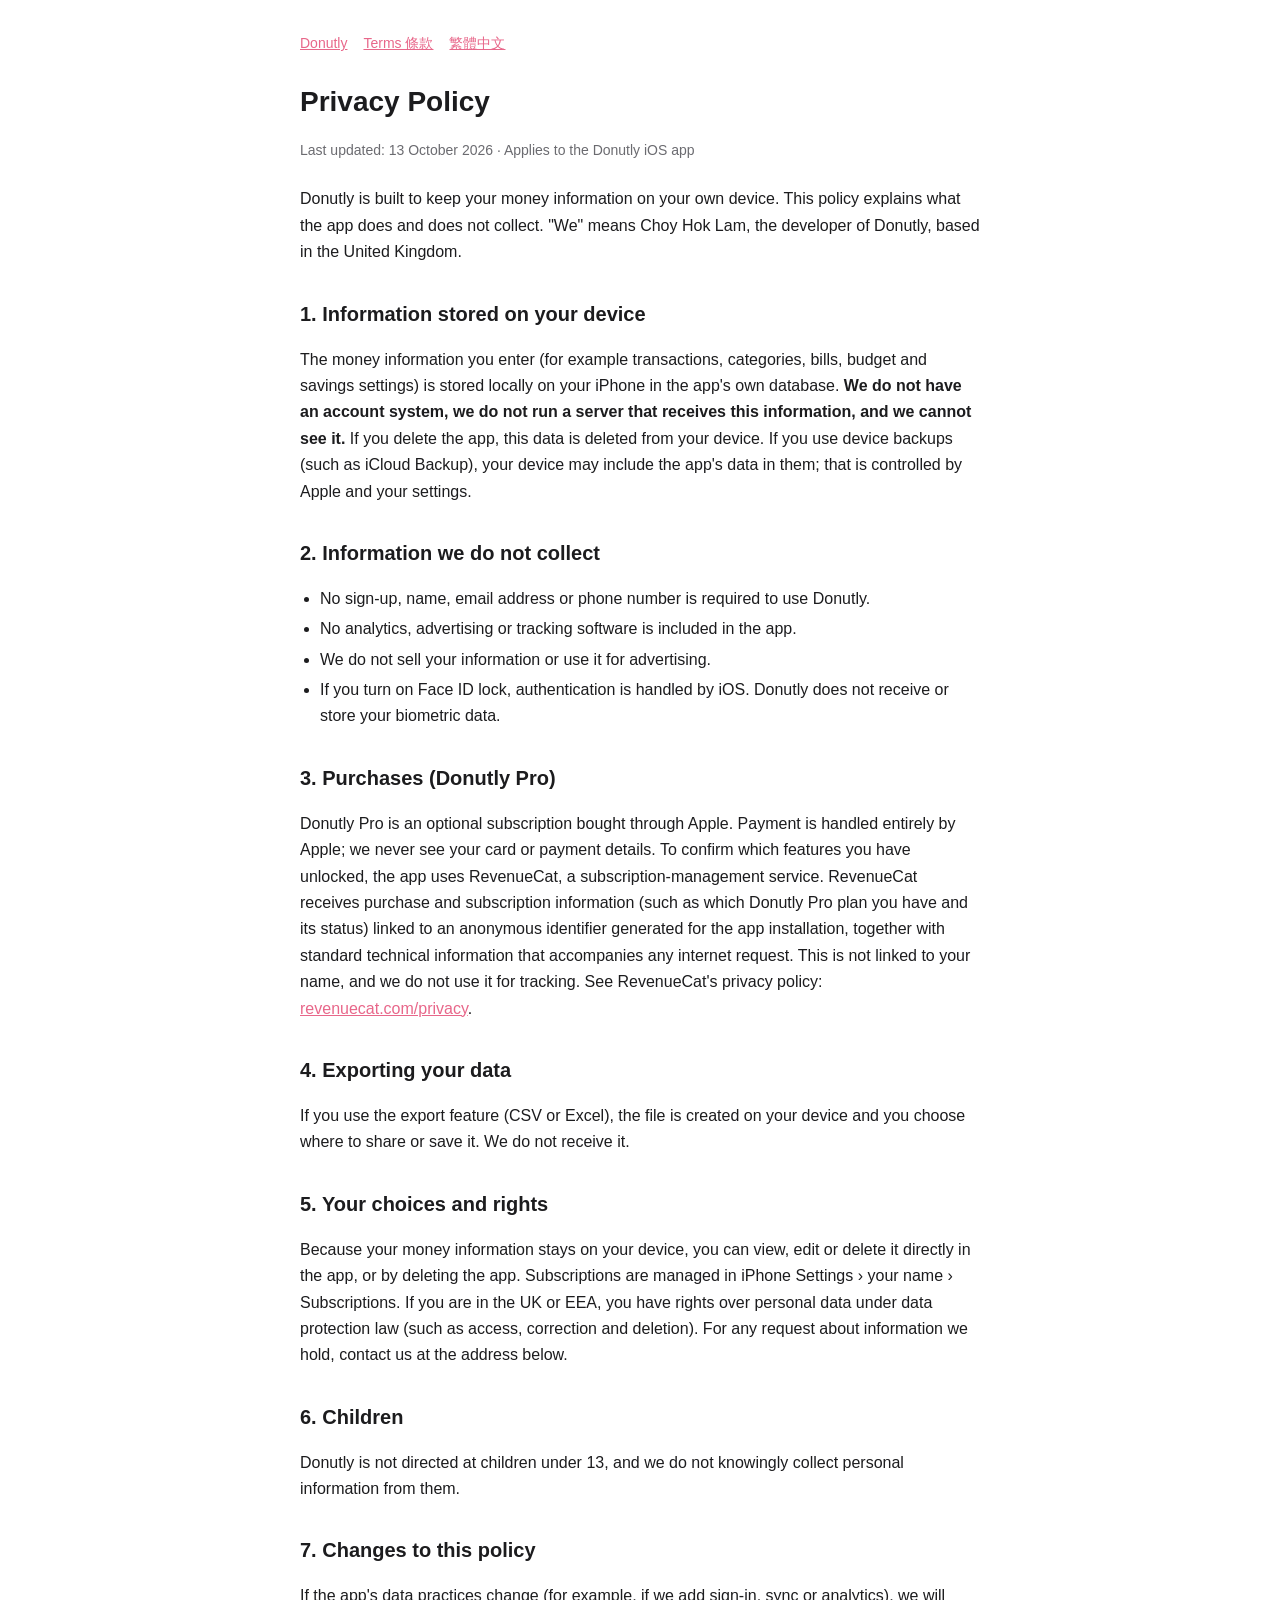
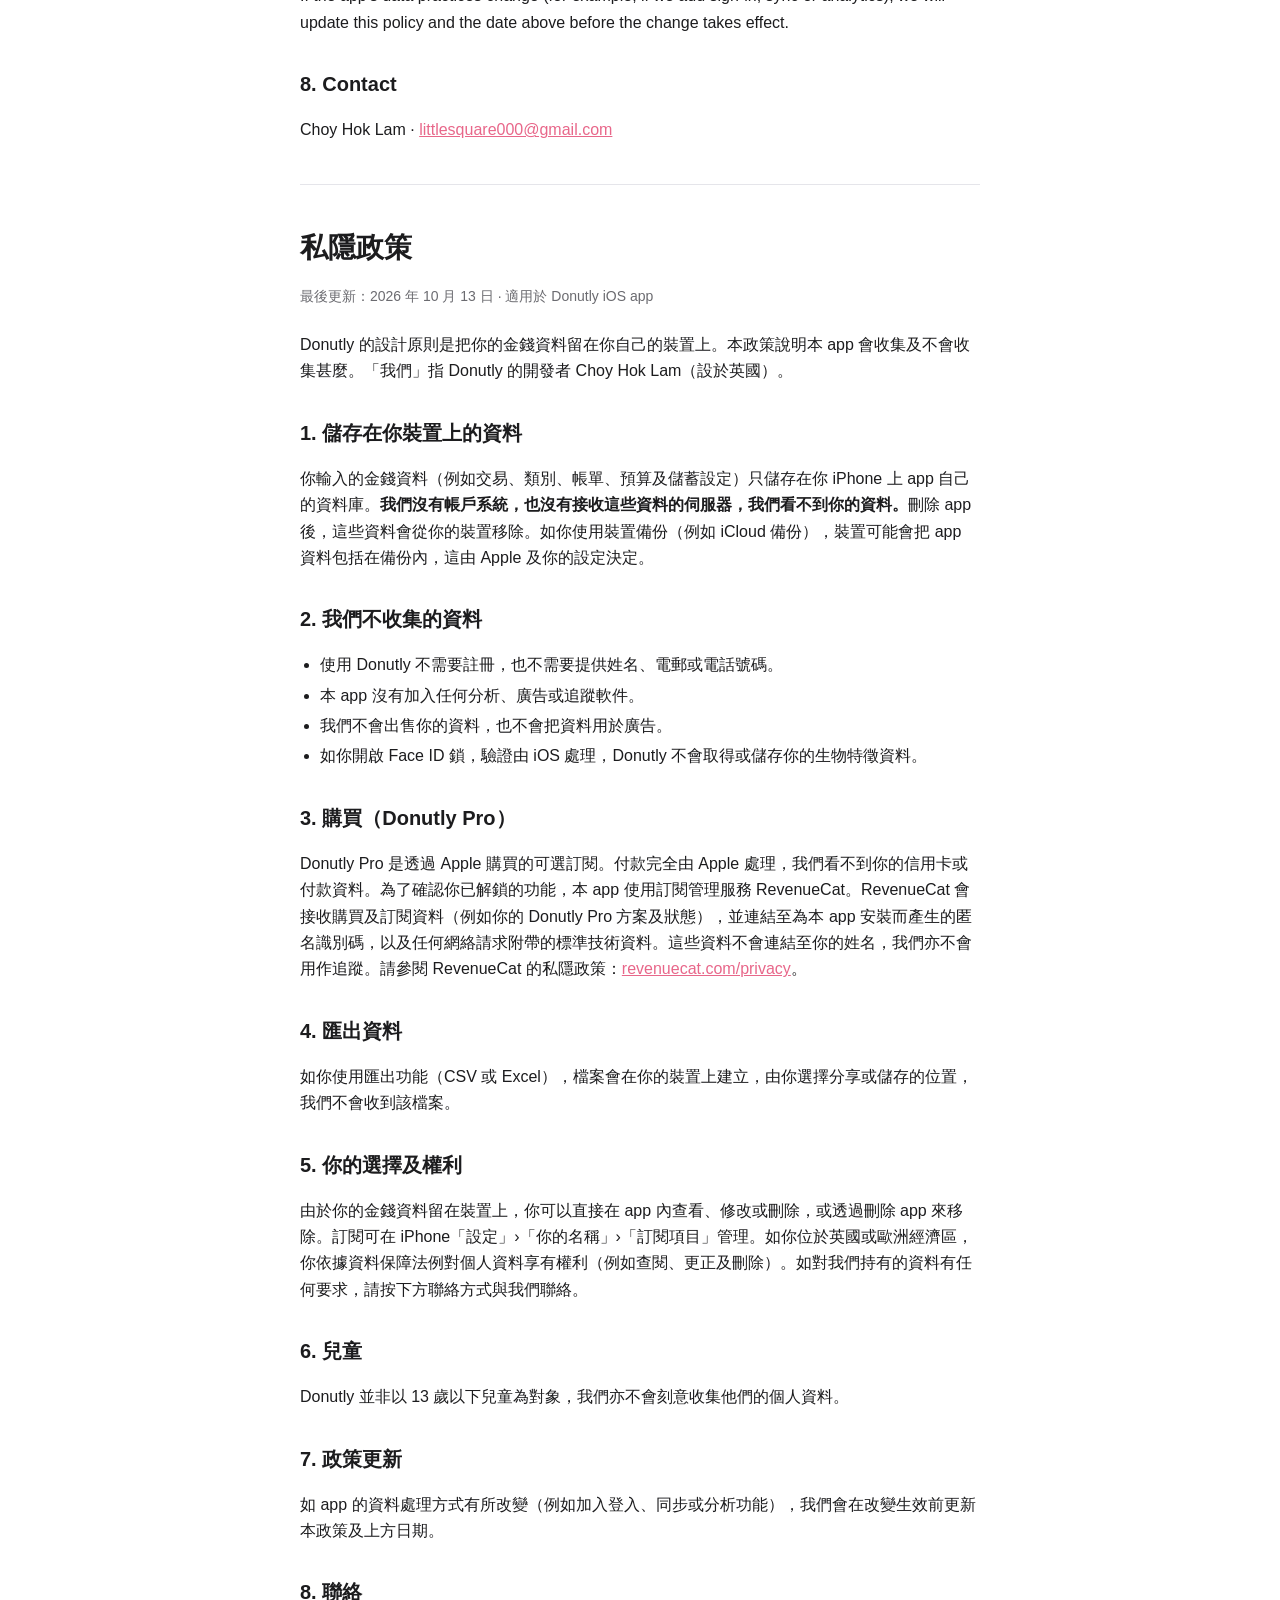
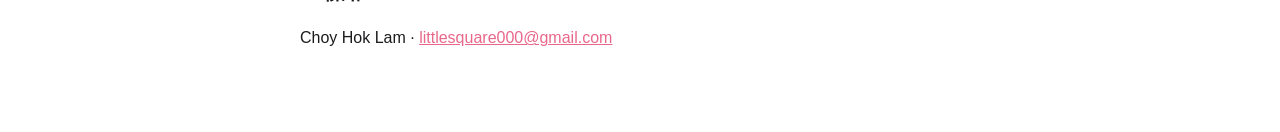
==== privacy.html @ 9b988ea8 "Add files via upload" ====
<!doctype html><html lang="en"><head><meta charset="utf-8"><meta name="viewport" content="width=device-width,initial-scale=1"><title>Donutly Privacy Policy 私隱政策</title><link rel="stylesheet" href="style.css"></head><body><main>
<nav><a href="index.html">Donutly</a><a href="terms.html">Terms 條款</a><a href="#zh">繁體中文</a></nav>

<h1>Privacy Policy</h1>
<p class="meta">Last updated: 13 October 2026 · Applies to the Donutly iOS app</p>

<p>Donutly is built to keep your money information on your own device. This policy explains what the app does and does not collect. "We" means Choy Hok Lam, the developer of Donutly, based in the United Kingdom.</p>

<h2>1. Information stored on your device</h2>
<p>The money information you enter (for example transactions, categories, bills, budget and savings settings) is stored locally on your iPhone in the app's own database. <strong>We do not have an account system, we do not run a server that receives this information, and we cannot see it.</strong> If you delete the app, this data is deleted from your device. If you use device backups (such as iCloud Backup), your device may include the app's data in them; that is controlled by Apple and your settings.</p>

<h2>2. Information we do not collect</h2>
<ul>
<li>No sign-up, name, email address or phone number is required to use Donutly.</li>
<li>No analytics, advertising or tracking software is included in the app.</li>
<li>We do not sell your information or use it for advertising.</li>
<li>If you turn on Face ID lock, authentication is handled by iOS. Donutly does not receive or store your biometric data.</li>
</ul>

<h2>3. Purchases (Donutly Pro)</h2>
<p>Donutly Pro is an optional subscription bought through Apple. Payment is handled entirely by Apple; we never see your card or payment details. To confirm which features you have unlocked, the app uses RevenueCat, a subscription-management service. RevenueCat receives purchase and subscription information (such as which Donutly Pro plan you have and its status) linked to an anonymous identifier generated for the app installation, together with standard technical information that accompanies any internet request. This is not linked to your name, and we do not use it for tracking. See RevenueCat's privacy policy: <a href="https://www.revenuecat.com/privacy">revenuecat.com/privacy</a>.</p>

<h2>4. Exporting your data</h2>
<p>If you use the export feature (CSV or Excel), the file is created on your device and you choose where to share or save it. We do not receive it.</p>

<h2>5. Your choices and rights</h2>
<p>Because your money information stays on your device, you can view, edit or delete it directly in the app, or by deleting the app. Subscriptions are managed in iPhone Settings › your name › Subscriptions. If you are in the UK or EEA, you have rights over personal data under data protection law (such as access, correction and deletion). For any request about information we hold, contact us at the address below.</p>

<h2>6. Children</h2>
<p>Donutly is not directed at children under 13, and we do not knowingly collect personal information from them.</p>

<h2>7. Changes to this policy</h2>
<p>If the app's data practices change (for example, if we add sign-in, sync or analytics), we will update this policy and the date above before the change takes effect.</p>

<h2>8. Contact</h2>
<p>Choy Hok Lam · <a href="mailto:littlesquare000@gmail.com">littlesquare000@gmail.com</a></p>

<hr>
<div id="zh" lang="zh-Hant">
<h1>私隱政策</h1>
<p class="meta">最後更新：2026 年 10 月 13 日 · 適用於 Donutly iOS app</p>

<p>Donutly 的設計原則是把你的金錢資料留在你自己的裝置上。本政策說明本 app 會收集及不會收集甚麼。「我們」指 Donutly 的開發者 Choy Hok Lam（設於英國）。</p>

<h2>1. 儲存在你裝置上的資料</h2>
<p>你輸入的金錢資料（例如交易、類別、帳單、預算及儲蓄設定）只儲存在你 iPhone 上 app 自己的資料庫。<strong>我們沒有帳戶系統，也沒有接收這些資料的伺服器，我們看不到你的資料。</strong>刪除 app 後，這些資料會從你的裝置移除。如你使用裝置備份（例如 iCloud 備份），裝置可能會把 app 資料包括在備份內，這由 Apple 及你的設定決定。</p>

<h2>2. 我們不收集的資料</h2>
<ul>
<li>使用 Donutly 不需要註冊，也不需要提供姓名、電郵或電話號碼。</li>
<li>本 app 沒有加入任何分析、廣告或追蹤軟件。</li>
<li>我們不會出售你的資料，也不會把資料用於廣告。</li>
<li>如你開啟 Face ID 鎖，驗證由 iOS 處理，Donutly 不會取得或儲存你的生物特徵資料。</li>
</ul>

<h2>3. 購買（Donutly Pro）</h2>
<p>Donutly Pro 是透過 Apple 購買的可選訂閱。付款完全由 Apple 處理，我們看不到你的信用卡或付款資料。為了確認你已解鎖的功能，本 app 使用訂閱管理服務 RevenueCat。RevenueCat 會接收購買及訂閱資料（例如你的 Donutly Pro 方案及狀態），並連結至為本 app 安裝而產生的匿名識別碼，以及任何網絡請求附帶的標準技術資料。這些資料不會連結至你的姓名，我們亦不會用作追蹤。請參閱 RevenueCat 的私隱政策：<a href="https://www.revenuecat.com/privacy">revenuecat.com/privacy</a>。</p>

<h2>4. 匯出資料</h2>
<p>如你使用匯出功能（CSV 或 Excel），檔案會在你的裝置上建立，由你選擇分享或儲存的位置，我們不會收到該檔案。</p>

<h2>5. 你的選擇及權利</h2>
<p>由於你的金錢資料留在裝置上，你可以直接在 app 內查看、修改或刪除，或透過刪除 app 來移除。訂閱可在 iPhone「設定」›「你的名稱」›「訂閱項目」管理。如你位於英國或歐洲經濟區，你依據資料保障法例對個人資料享有權利（例如查閱、更正及刪除）。如對我們持有的資料有任何要求，請按下方聯絡方式與我們聯絡。</p>

<h2>6. 兒童</h2>
<p>Donutly 並非以 13 歲以下兒童為對象，我們亦不會刻意收集他們的個人資料。</p>

<h2>7. 政策更新</h2>
<p>如 app 的資料處理方式有所改變（例如加入登入、同步或分析功能），我們會在改變生效前更新本政策及上方日期。</p>

<h2>8. 聯絡</h2>
<p>Choy Hok Lam · <a href="mailto:littlesquare000@gmail.com">littlesquare000@gmail.com</a></p>
</div>
</main></body></html>
---- style.css ----
:root{--bg:#fff;--fg:#1c1c1e;--muted:#6b6b70;--accent:#e8678a;--line:#e5e5ea}
@media (prefers-color-scheme:dark){:root{--bg:#000;--fg:#f2f2f7;--muted:#98989f;--accent:#f07a9b;--line:#2c2c2e}}
*{box-sizing:border-box}
body{margin:0;background:var(--bg);color:var(--fg);font:16px/1.65 -apple-system,BlinkMacSystemFont,"Segoe UI","PingFang TC","Noto Sans TC",sans-serif}
main{max-width:720px;margin:0 auto;padding:32px 20px 64px}
h1{font-size:28px;margin:0 0 4px}h2{font-size:20px;margin:32px 0 8px}h3{font-size:16px;margin:20px 0 4px}
.meta{color:var(--muted);font-size:14px;margin-bottom:24px}
a{color:var(--accent)}
hr{border:0;border-top:1px solid var(--line);margin:40px 0}
nav{margin-bottom:24px;font-size:14px}nav a{margin-right:16px}
ul{padding-left:20px}li{margin:4px 0}
.note{background:var(--line);border-radius:10px;padding:12px 14px;font-size:14px}
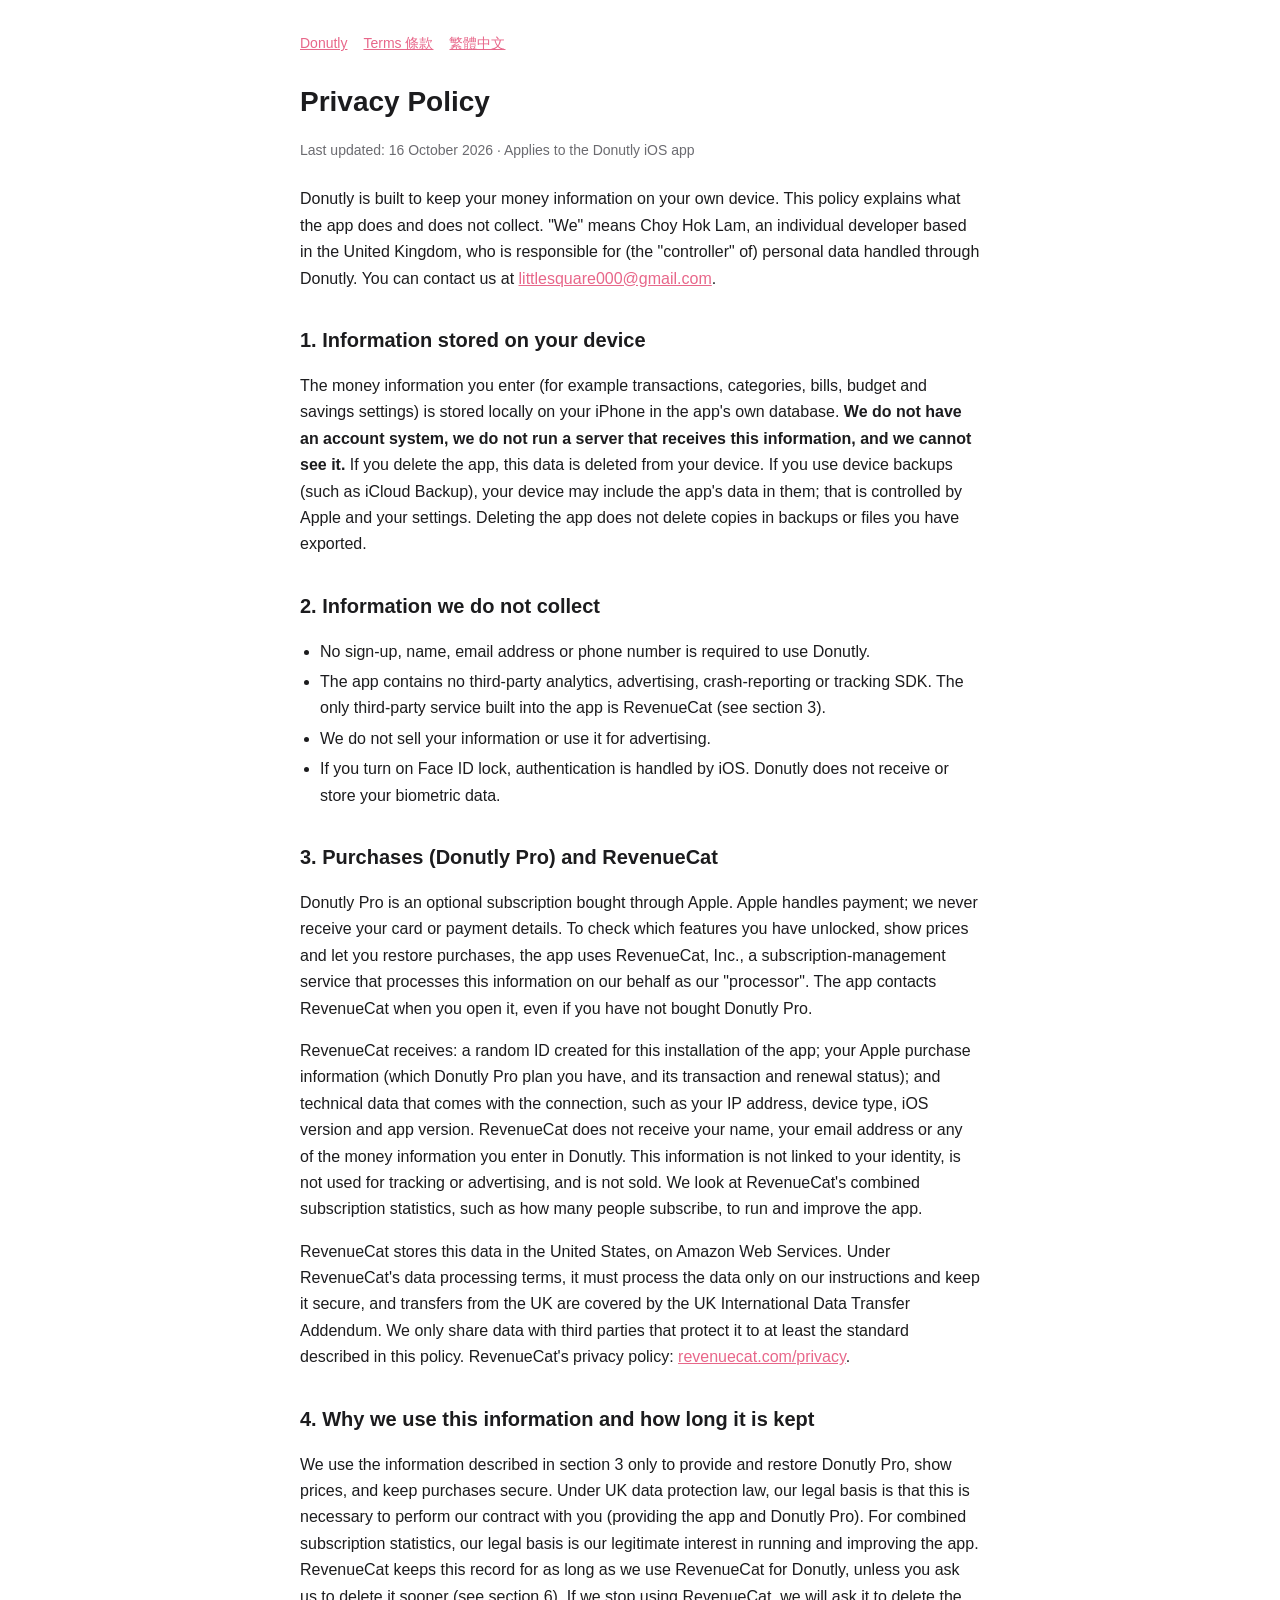
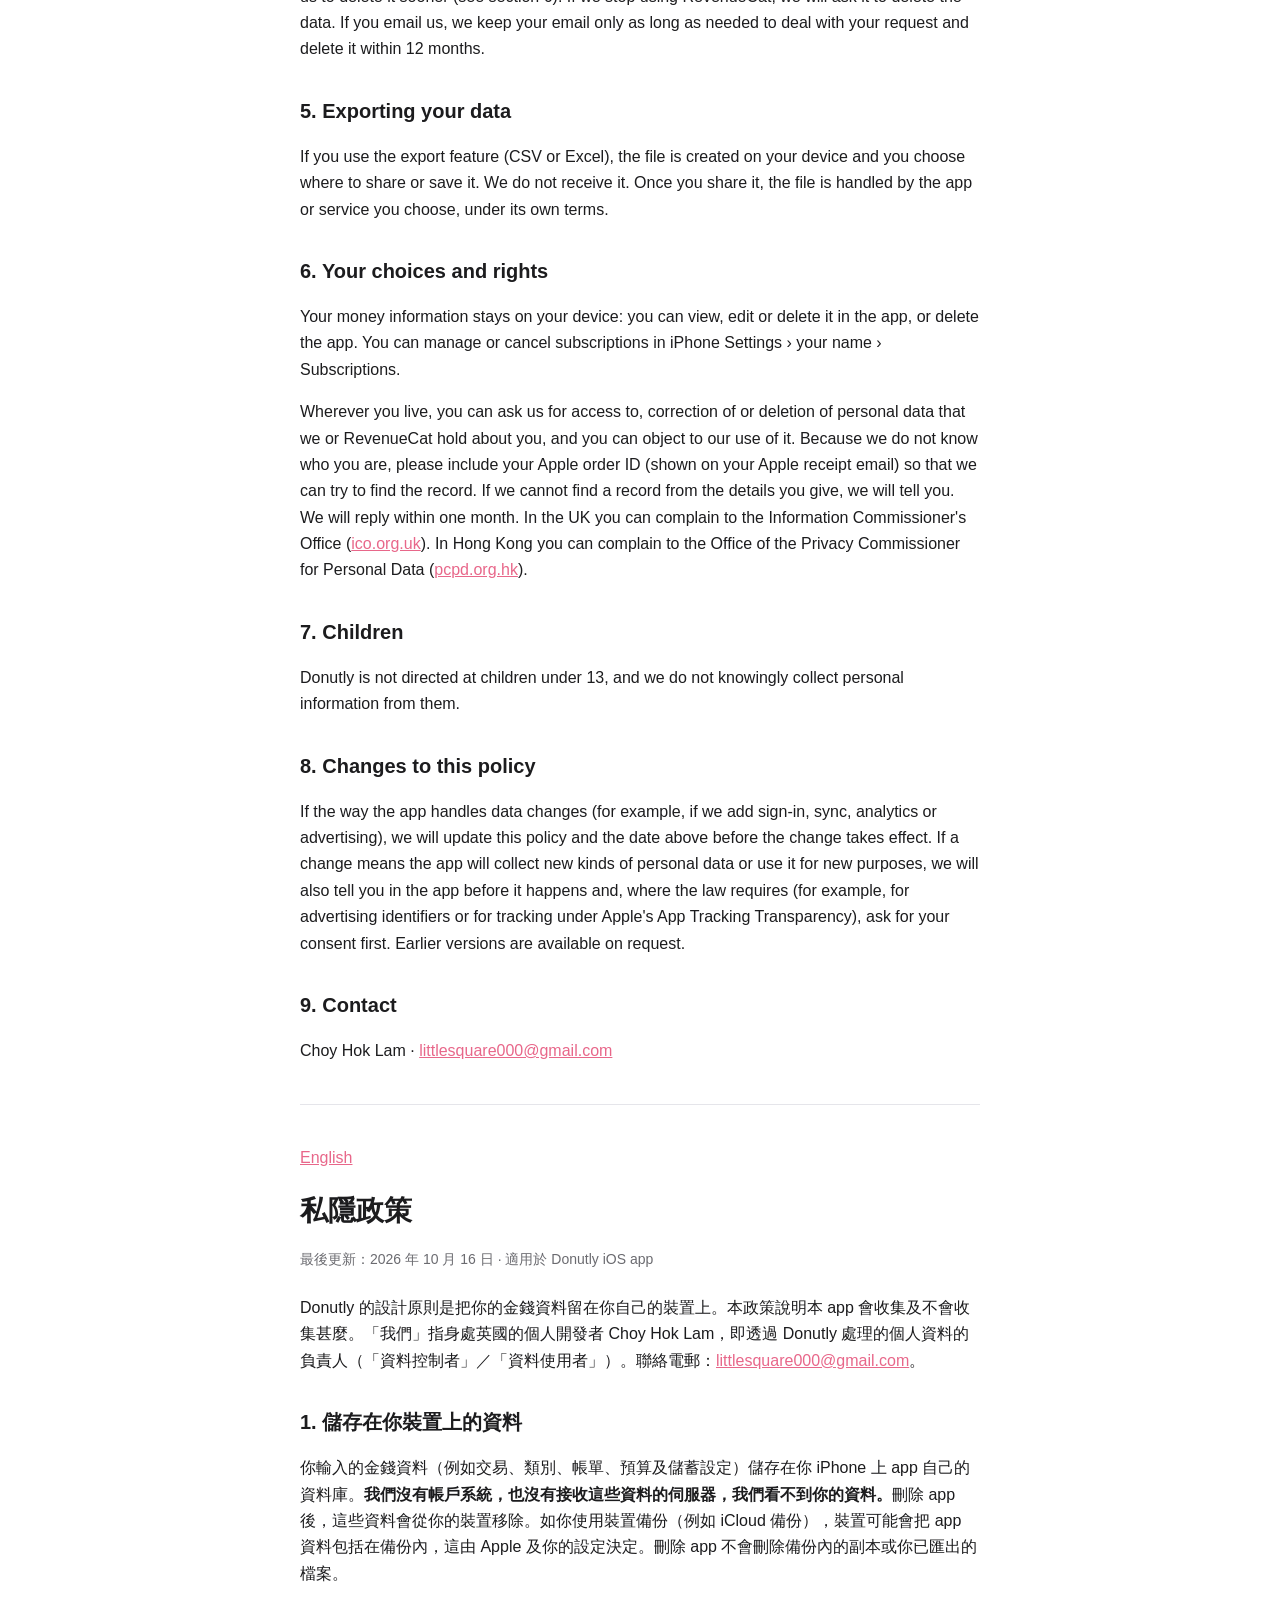
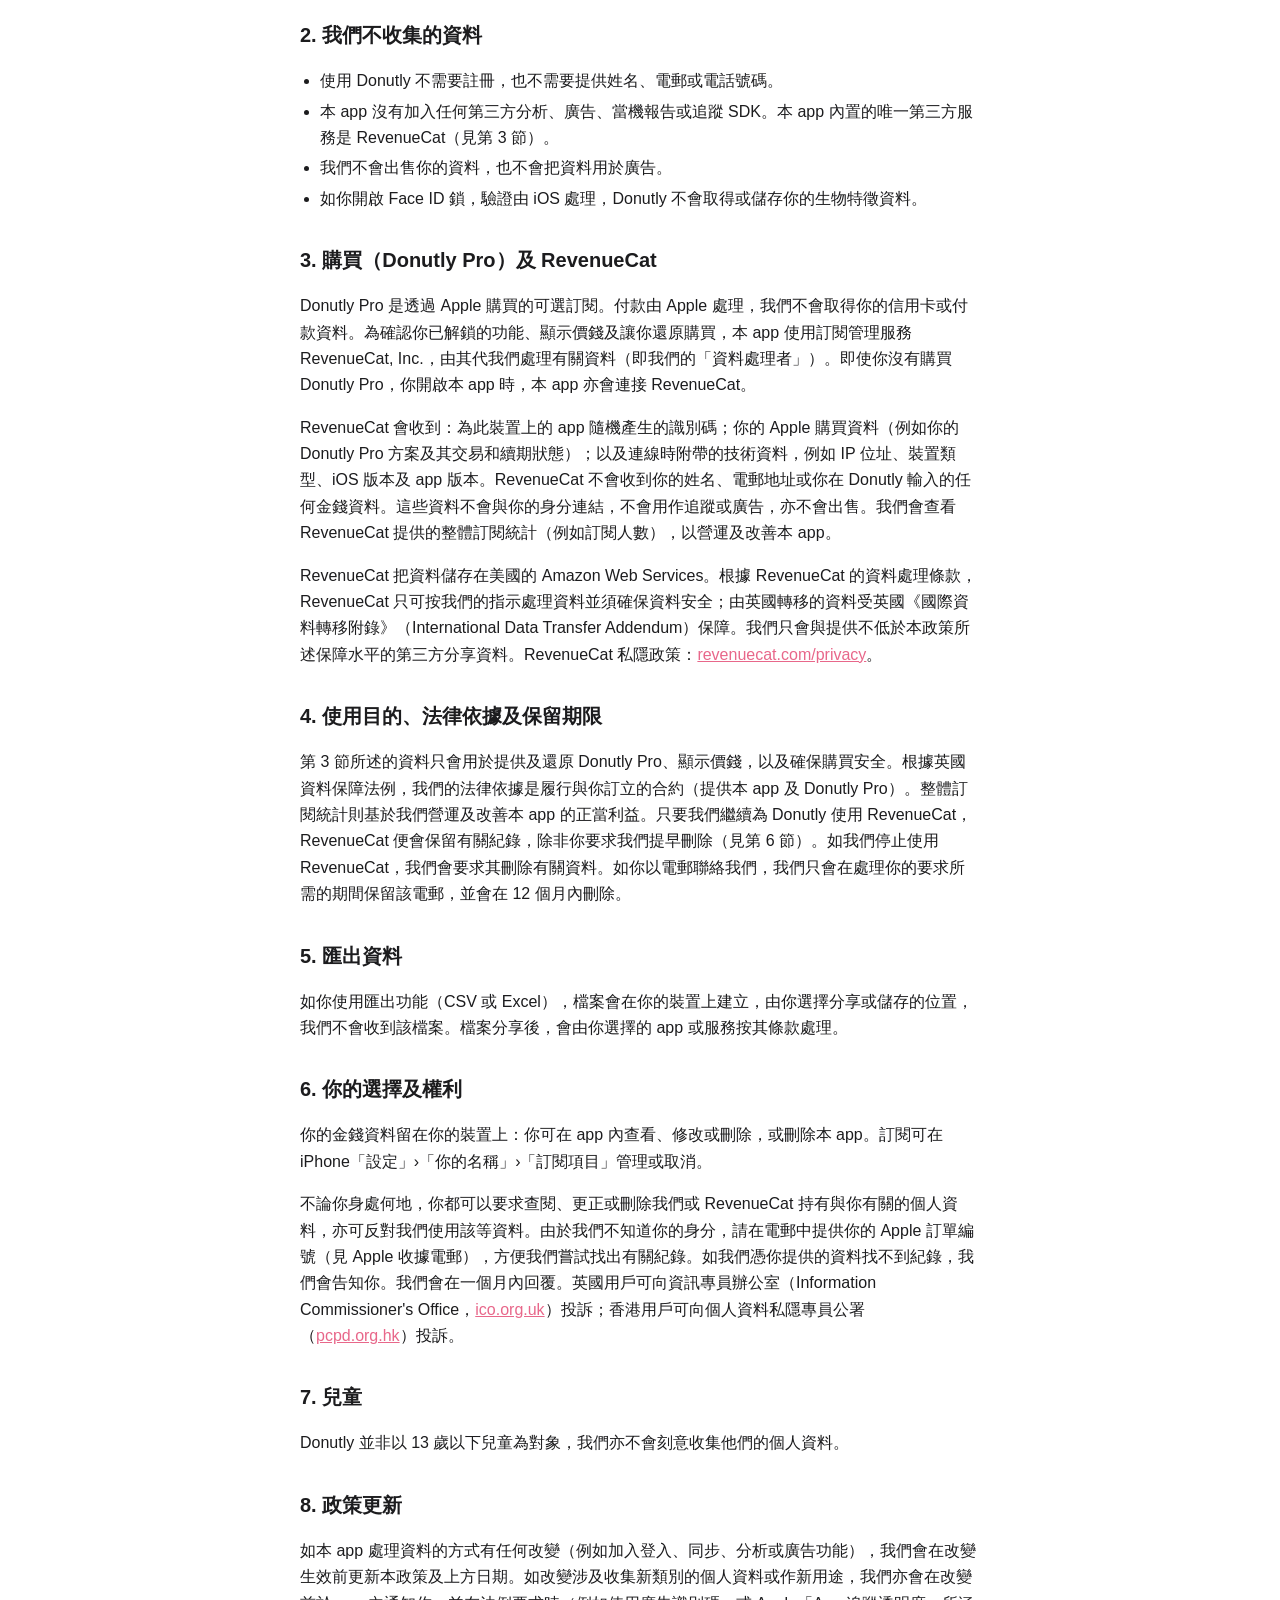
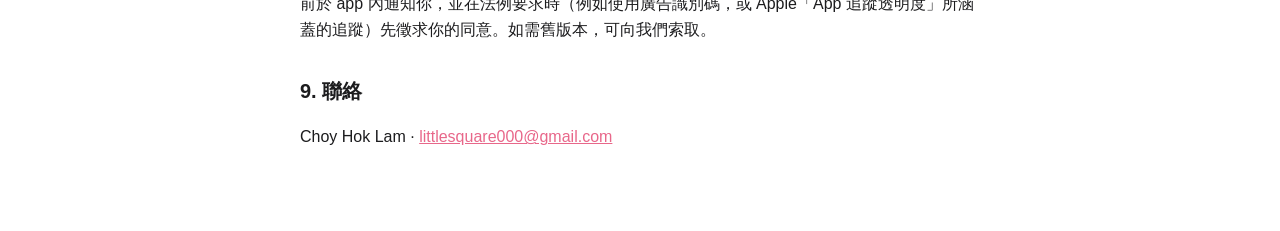
==== commit cefb3043: "Add files via upload" ====
--- a/privacy.html
+++ b/privacy.html
@@ -1,74 +1,87 @@
-<!doctype html><html lang="en"><head><meta charset="utf-8"><meta name="viewport" content="width=device-width,initial-scale=1"><title>Donutly Privacy Policy 私隱政策</title><link rel="stylesheet" href="style.css"></head><body><main>
+<!doctype html><html lang="en-GB"><head><meta charset="utf-8"><meta name="viewport" content="width=device-width,initial-scale=1"><title>Donutly Privacy Policy 私隱政策</title><link rel="stylesheet" href="style.css"></head><body><main>
 <nav><a href="index.html">Donutly</a><a href="terms.html">Terms 條款</a><a href="#zh">繁體中文</a></nav>
 
-<h1>Privacy Policy</h1>
-<p class="meta">Last updated: 13 October 2026 · Applies to the Donutly iOS app</p>
+<h1 id="top">Privacy Policy</h1>
+<p class="meta">Last updated: 16 October 2026 · Applies to the Donutly iOS app</p>
 
-<p>Donutly is built to keep your money information on your own device. This policy explains what the app does and does not collect. "We" means Choy Hok Lam, the developer of Donutly, based in the United Kingdom.</p>
+<p>Donutly is built to keep your money information on your own device. This policy explains what the app does and does not collect. "We" means Choy Hok Lam, an individual developer based in the United Kingdom, who is responsible for (the "controller" of) personal data handled through Donutly. You can contact us at <a href="mailto:littlesquare000@gmail.com">littlesquare000@gmail.com</a>.</p>
 
 <h2>1. Information stored on your device</h2>
-<p>The money information you enter (for example transactions, categories, bills, budget and savings settings) is stored locally on your iPhone in the app's own database. <strong>We do not have an account system, we do not run a server that receives this information, and we cannot see it.</strong> If you delete the app, this data is deleted from your device. If you use device backups (such as iCloud Backup), your device may include the app's data in them; that is controlled by Apple and your settings.</p>
+<p>The money information you enter (for example transactions, categories, bills, budget and savings settings) is stored locally on your iPhone in the app's own database. <strong>We do not have an account system, we do not run a server that receives this information, and we cannot see it.</strong> If you delete the app, this data is deleted from your device. If you use device backups (such as iCloud Backup), your device may include the app's data in them; that is controlled by Apple and your settings. Deleting the app does not delete copies in backups or files you have exported.</p>
 
 <h2>2. Information we do not collect</h2>
 <ul>
 <li>No sign-up, name, email address or phone number is required to use Donutly.</li>
-<li>No analytics, advertising or tracking software is included in the app.</li>
+<li>The app contains no third-party analytics, advertising, crash-reporting or tracking SDK. The only third-party service built into the app is RevenueCat (see section 3).</li>
 <li>We do not sell your information or use it for advertising.</li>
 <li>If you turn on Face ID lock, authentication is handled by iOS. Donutly does not receive or store your biometric data.</li>
 </ul>
 
-<h2>3. Purchases (Donutly Pro)</h2>
-<p>Donutly Pro is an optional subscription bought through Apple. Payment is handled entirely by Apple; we never see your card or payment details. To confirm which features you have unlocked, the app uses RevenueCat, a subscription-management service. RevenueCat receives purchase and subscription information (such as which Donutly Pro plan you have and its status) linked to an anonymous identifier generated for the app installation, together with standard technical information that accompanies any internet request. This is not linked to your name, and we do not use it for tracking. See RevenueCat's privacy policy: <a href="https://www.revenuecat.com/privacy">revenuecat.com/privacy</a>.</p>
+<h2>3. Purchases (Donutly Pro) and RevenueCat</h2>
+<p>Donutly Pro is an optional subscription bought through Apple. Apple handles payment; we never receive your card or payment details. To check which features you have unlocked, show prices and let you restore purchases, the app uses RevenueCat, Inc., a subscription-management service that processes this information on our behalf as our "processor". The app contacts RevenueCat when you open it, even if you have not bought Donutly Pro.</p>
+<p>RevenueCat receives: a random ID created for this installation of the app; your Apple purchase information (which Donutly Pro plan you have, and its transaction and renewal status); and technical data that comes with the connection, such as your IP address, device type, iOS version and app version. RevenueCat does not receive your name, your email address or any of the money information you enter in Donutly. This information is not linked to your identity, is not used for tracking or advertising, and is not sold. We look at RevenueCat's combined subscription statistics, such as how many people subscribe, to run and improve the app.</p>
+<p>RevenueCat stores this data in the United States, on Amazon Web Services. Under RevenueCat's data processing terms, it must process the data only on our instructions and keep it secure, and transfers from the UK are covered by the UK International Data Transfer Addendum. We only share data with third parties that protect it to at least the standard described in this policy. RevenueCat's privacy policy: <a href="https://www.revenuecat.com/privacy">revenuecat.com/privacy</a>.</p>
 
-<h2>4. Exporting your data</h2>
-<p>If you use the export feature (CSV or Excel), the file is created on your device and you choose where to share or save it. We do not receive it.</p>
+<h2>4. Why we use this information and how long it is kept</h2>
+<p>We use the information described in section 3 only to provide and restore Donutly Pro, show prices, and keep purchases secure. Under UK data protection law, our legal basis is that this is necessary to perform our contract with you (providing the app and Donutly Pro). For combined subscription statistics, our legal basis is our legitimate interest in running and improving the app. RevenueCat keeps this record for as long as we use RevenueCat for Donutly, unless you ask us to delete it sooner (see section 6). If we stop using RevenueCat, we will ask it to delete the data. If you email us, we keep your email only as long as needed to deal with your request and delete it within 12 months.</p>
 
-<h2>5. Your choices and rights</h2>
-<p>Because your money information stays on your device, you can view, edit or delete it directly in the app, or by deleting the app. Subscriptions are managed in iPhone Settings › your name › Subscriptions. If you are in the UK or EEA, you have rights over personal data under data protection law (such as access, correction and deletion). For any request about information we hold, contact us at the address below.</p>
+<h2>5. Exporting your data</h2>
+<p>If you use the export feature (CSV or Excel), the file is created on your device and you choose where to share or save it. We do not receive it. Once you share it, the file is handled by the app or service you choose, under its own terms.</p>
 
-<h2>6. Children</h2>
+<h2>6. Your choices and rights</h2>
+<p>Your money information stays on your device: you can view, edit or delete it in the app, or delete the app. You can manage or cancel subscriptions in iPhone Settings › your name › Subscriptions.</p>
+<p>Wherever you live, you can ask us for access to, correction of or deletion of personal data that we or RevenueCat hold about you, and you can object to our use of it. Because we do not know who you are, please include your Apple order ID (shown on your Apple receipt email) so that we can try to find the record. If we cannot find a record from the details you give, we will tell you. We will reply within one month. In the UK you can complain to the Information Commissioner's Office (<a href="https://ico.org.uk">ico.org.uk</a>). In Hong Kong you can complain to the Office of the Privacy Commissioner for Personal Data (<a href="https://www.pcpd.org.hk">pcpd.org.hk</a>).</p>
+
+<h2>7. Children</h2>
 <p>Donutly is not directed at children under 13, and we do not knowingly collect personal information from them.</p>
 
-<h2>7. Changes to this policy</h2>
-<p>If the app's data practices change (for example, if we add sign-in, sync or analytics), we will update this policy and the date above before the change takes effect.</p>
+<h2>8. Changes to this policy</h2>
+<p>If the way the app handles data changes (for example, if we add sign-in, sync, analytics or advertising), we will update this policy and the date above before the change takes effect. If a change means the app will collect new kinds of personal data or use it for new purposes, we will also tell you in the app before it happens and, where the law requires (for example, for advertising identifiers or for tracking under Apple's App Tracking Transparency), ask for your consent first. Earlier versions are available on request.</p>
 
-<h2>8. Contact</h2>
+<h2>9. Contact</h2>
 <p>Choy Hok Lam · <a href="mailto:littlesquare000@gmail.com">littlesquare000@gmail.com</a></p>
 
 <hr>
-<div id="zh" lang="zh-Hant">
+<div id="zh" lang="zh-Hant-HK">
+<p><a href="#top">English</a></p>
 <h1>私隱政策</h1>
-<p class="meta">最後更新：2026 年 10 月 13 日 · 適用於 Donutly iOS app</p>
+<p class="meta">最後更新：2026 年 10 月 16 日 · 適用於 Donutly iOS app</p>
 
-<p>Donutly 的設計原則是把你的金錢資料留在你自己的裝置上。本政策說明本 app 會收集及不會收集甚麼。「我們」指 Donutly 的開發者 Choy Hok Lam（設於英國）。</p>
+<p>Donutly 的設計原則是把你的金錢資料留在你自己的裝置上。本政策說明本 app 會收集及不會收集甚麼。「我們」指身處英國的個人開發者 Choy Hok Lam，即透過 Donutly 處理的個人資料的負責人（「資料控制者」／「資料使用者」）。聯絡電郵：<a href="mailto:littlesquare000@gmail.com">littlesquare000@gmail.com</a>。</p>
 
 <h2>1. 儲存在你裝置上的資料</h2>
-<p>你輸入的金錢資料（例如交易、類別、帳單、預算及儲蓄設定）只儲存在你 iPhone 上 app 自己的資料庫。<strong>我們沒有帳戶系統，也沒有接收這些資料的伺服器，我們看不到你的資料。</strong>刪除 app 後，這些資料會從你的裝置移除。如你使用裝置備份（例如 iCloud 備份），裝置可能會把 app 資料包括在備份內，這由 Apple 及你的設定決定。</p>
+<p>你輸入的金錢資料（例如交易、類別、帳單、預算及儲蓄設定）儲存在你 iPhone 上 app 自己的資料庫。<strong>我們沒有帳戶系統，也沒有接收這些資料的伺服器，我們看不到你的資料。</strong>刪除 app 後，這些資料會從你的裝置移除。如你使用裝置備份（例如 iCloud 備份），裝置可能會把 app 資料包括在備份內，這由 Apple 及你的設定決定。刪除 app 不會刪除備份內的副本或你已匯出的檔案。</p>
 
 <h2>2. 我們不收集的資料</h2>
 <ul>
 <li>使用 Donutly 不需要註冊，也不需要提供姓名、電郵或電話號碼。</li>
-<li>本 app 沒有加入任何分析、廣告或追蹤軟件。</li>
+<li>本 app 沒有加入任何第三方分析、廣告、當機報告或追蹤 SDK。本 app 內置的唯一第三方服務是 RevenueCat（見第 3 節）。</li>
 <li>我們不會出售你的資料，也不會把資料用於廣告。</li>
 <li>如你開啟 Face ID 鎖，驗證由 iOS 處理，Donutly 不會取得或儲存你的生物特徵資料。</li>
 </ul>
 
-<h2>3. 購買（Donutly Pro）</h2>
-<p>Donutly Pro 是透過 Apple 購買的可選訂閱。付款完全由 Apple 處理，我們看不到你的信用卡或付款資料。為了確認你已解鎖的功能，本 app 使用訂閱管理服務 RevenueCat。RevenueCat 會接收購買及訂閱資料（例如你的 Donutly Pro 方案及狀態），並連結至為本 app 安裝而產生的匿名識別碼，以及任何網絡請求附帶的標準技術資料。這些資料不會連結至你的姓名，我們亦不會用作追蹤。請參閱 RevenueCat 的私隱政策：<a href="https://www.revenuecat.com/privacy">revenuecat.com/privacy</a>。</p>
+<h2>3. 購買（Donutly Pro）及 RevenueCat</h2>
+<p>Donutly Pro 是透過 Apple 購買的可選訂閱。付款由 Apple 處理，我們不會取得你的信用卡或付款資料。為確認你已解鎖的功能、顯示價錢及讓你還原購買，本 app 使用訂閱管理服務 RevenueCat, Inc.，由其代我們處理有關資料（即我們的「資料處理者」）。即使你沒有購買 Donutly Pro，你開啟本 app 時，本 app 亦會連接 RevenueCat。</p>
+<p>RevenueCat 會收到：為此裝置上的 app 隨機產生的識別碼；你的 Apple 購買資料（例如你的 Donutly Pro 方案及其交易和續期狀態）；以及連線時附帶的技術資料，例如 IP 位址、裝置類型、iOS 版本及 app 版本。RevenueCat 不會收到你的姓名、電郵地址或你在 Donutly 輸入的任何金錢資料。這些資料不會與你的身分連結，不會用作追蹤或廣告，亦不會出售。我們會查看 RevenueCat 提供的整體訂閱統計（例如訂閱人數），以營運及改善本 app。</p>
+<p>RevenueCat 把資料儲存在美國的 Amazon Web Services。根據 RevenueCat 的資料處理條款，RevenueCat 只可按我們的指示處理資料並須確保資料安全；由英國轉移的資料受英國《國際資料轉移附錄》（International Data Transfer Addendum）保障。我們只會與提供不低於本政策所述保障水平的第三方分享資料。RevenueCat 私隱政策：<a href="https://www.revenuecat.com/privacy">revenuecat.com/privacy</a>。</p>
 
-<h2>4. 匯出資料</h2>
-<p>如你使用匯出功能（CSV 或 Excel），檔案會在你的裝置上建立，由你選擇分享或儲存的位置，我們不會收到該檔案。</p>
+<h2>4. 使用目的、法律依據及保留期限</h2>
+<p>第 3 節所述的資料只會用於提供及還原 Donutly Pro、顯示價錢，以及確保購買安全。根據英國資料保障法例，我們的法律依據是履行與你訂立的合約（提供本 app 及 Donutly Pro）。整體訂閱統計則基於我們營運及改善本 app 的正當利益。只要我們繼續為 Donutly 使用 RevenueCat，RevenueCat 便會保留有關紀錄，除非你要求我們提早刪除（見第 6 節）。如我們停止使用 RevenueCat，我們會要求其刪除有關資料。如你以電郵聯絡我們，我們只會在處理你的要求所需的期間保留該電郵，並會在 12 個月內刪除。</p>
 
-<h2>5. 你的選擇及權利</h2>
-<p>由於你的金錢資料留在裝置上，你可以直接在 app 內查看、修改或刪除，或透過刪除 app 來移除。訂閱可在 iPhone「設定」›「你的名稱」›「訂閱項目」管理。如你位於英國或歐洲經濟區，你依據資料保障法例對個人資料享有權利（例如查閱、更正及刪除）。如對我們持有的資料有任何要求，請按下方聯絡方式與我們聯絡。</p>
+<h2>5. 匯出資料</h2>
+<p>如你使用匯出功能（CSV 或 Excel），檔案會在你的裝置上建立，由你選擇分享或儲存的位置，我們不會收到該檔案。檔案分享後，會由你選擇的 app 或服務按其條款處理。</p>
 
-<h2>6. 兒童</h2>
+<h2>6. 你的選擇及權利</h2>
+<p>你的金錢資料留在你的裝置上：你可在 app 內查看、修改或刪除，或刪除本 app。訂閱可在 iPhone「設定」›「你的名稱」›「訂閱項目」管理或取消。</p>
+<p>不論你身處何地，你都可以要求查閱、更正或刪除我們或 RevenueCat 持有與你有關的個人資料，亦可反對我們使用該等資料。由於我們不知道你的身分，請在電郵中提供你的 Apple 訂單編號（見 Apple 收據電郵），方便我們嘗試找出有關紀錄。如我們憑你提供的資料找不到紀錄，我們會告知你。我們會在一個月內回覆。英國用戶可向資訊專員辦公室（Information Commissioner's Office，<a href="https://ico.org.uk">ico.org.uk</a>）投訴；香港用戶可向個人資料私隱專員公署（<a href="https://www.pcpd.org.hk">pcpd.org.hk</a>）投訴。</p>
+
+<h2>7. 兒童</h2>
 <p>Donutly 並非以 13 歲以下兒童為對象，我們亦不會刻意收集他們的個人資料。</p>
 
-<h2>7. 政策更新</h2>
-<p>如 app 的資料處理方式有所改變（例如加入登入、同步或分析功能），我們會在改變生效前更新本政策及上方日期。</p>
+<h2>8. 政策更新</h2>
+<p>如本 app 處理資料的方式有任何改變（例如加入登入、同步、分析或廣告功能），我們會在改變生效前更新本政策及上方日期。如改變涉及收集新類別的個人資料或作新用途，我們亦會在改變前於 app 內通知你，並在法例要求時（例如使用廣告識別碼，或 Apple「App 追蹤透明度」所涵蓋的追蹤）先徵求你的同意。如需舊版本，可向我們索取。</p>
 
-<h2>8. 聯絡</h2>
+<h2>9. 聯絡</h2>
 <p>Choy Hok Lam · <a href="mailto:littlesquare000@gmail.com">littlesquare000@gmail.com</a></p>
 </div>
 </main></body></html>
